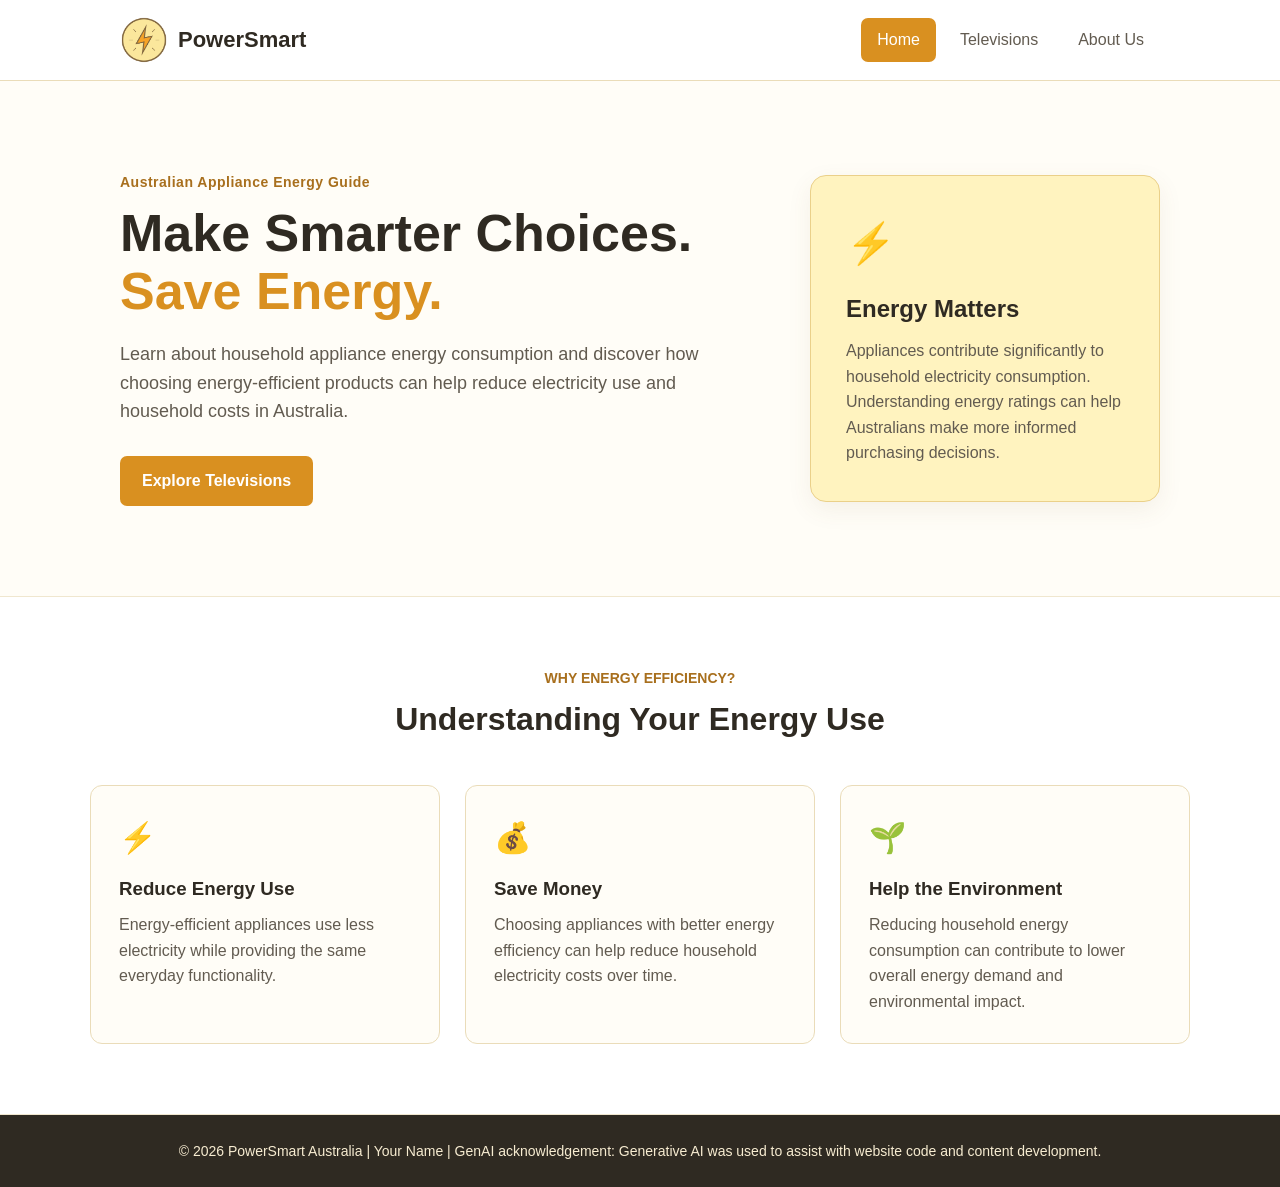
==== index.html @ 7bb3fc1c "Copy files from T01 project" ====
<!DOCTYPE html>
<html lang="en">
<head>
    <meta charset="UTF-8">
    <meta name="viewport" content="width=device-width, initial-scale=1.0">

    <title>PowerSmart Australia | Home</title>

    <link rel="stylesheet" href="style.css">
</head>

<body>

    <!-- Navigation -->
    <header>
        <nav class="navbar">

            <!-- Replace this with your actual logo later -->
            <a href="index.html" class="logo">
                <img src="powericon.png"
                    alt="PowerSmart power logo"
                    class="logo-image">
                <span>PowerSmart</span>
            </a>

            <div class="nav-links">
                <a href="index.html" class="active">Home</a>
                <a href="televisions.html">Televisions</a>
                <a href="about.html">About Us</a>
            </div>

        </nav>
    </header>


    <!-- Main Home Section -->
    <main>

        <section class="hero">
            <div class="hero-content">

                <p class="tag">Australian Appliance Energy Guide</p>

                <h1>
                    Make Smarter Choices.
                    <span>Save Energy.</span>
                </h1>

                <p class="hero-description">
                    Learn about household appliance energy consumption
                    and discover how choosing energy-efficient products
                    can help reduce electricity use and household costs
                    in Australia.
                </p>

                <a href="televisions.html" class="button">
                    Explore Televisions
                </a>

            </div>

            <div class="energy-card">
                <div class="energy-icon">⚡</div>

                <h2>Energy Matters</h2>

                <p>
                    Appliances contribute significantly to household
                    electricity consumption. Understanding energy ratings
                    can help Australians make more informed purchasing
                    decisions.
                </p>
            </div>
        </section>


        <!-- Information Section -->
        <section class="information">

            <div class="section-heading">
                <p>WHY ENERGY EFFICIENCY?</p>
                <h2>Understanding Your Energy Use</h2>
            </div>

            <div class="cards">

                <div class="card">
                    <div class="card-icon">⚡</div>
                    <h3>Reduce Energy Use</h3>
                    <p>
                        Energy-efficient appliances use less electricity
                        while providing the same everyday functionality.
                    </p>
                </div>

                <div class="card">
                    <div class="card-icon">💰</div>
                    <h3>Save Money</h3>
                    <p>
                        Choosing appliances with better energy efficiency
                        can help reduce household electricity costs over time.
                    </p>
                </div>

                <div class="card">
                    <div class="card-icon">🌱</div>
                    <h3>Help the Environment</h3>
                    <p>
                        Reducing household energy consumption can contribute
                        to lower overall energy demand and environmental impact.
                    </p>
                </div>

            </div>

        </section>

    </main>


    <!-- Footer -->
    <footer>
        <p>
            © 2026 PowerSmart Australia |
            Your Name |
            GenAI acknowledgement: Generative AI was used to assist
            with website code and content development.
        </p>
    </footer>

</body>
</html>
---- style.css ----
/* ==================================================
   POWERSMART AUSTRALIA
   Main Stylesheet

   Colour theme based on the supplied power logo:
   - Gold / orange
   - Pale yellow
   - Brown
   - Warm white
   ================================================== */


/* =========================
   GENERAL
   ========================= */

* {
    margin: 0;
    padding: 0;
    box-sizing: border-box;
}

html {
    scroll-behavior: smooth;
}

body {
    font-family: Arial, Helvetica, sans-serif;
    background-color: #fffdf7;
    color: #2f2a22;
    line-height: 1.6;
}


/* =========================
   NAVIGATION
   ========================= */

header {
    background-color: #ffffff;
    border-bottom: 1px solid #eadcb9;
}

.navbar {
    max-width: 1100px;
    margin: auto;
    padding: 16px 30px;

    display: flex;
    align-items: center;
    justify-content: space-between;
}


/* Logo */

.logo {
    display: flex;
    align-items: center;
    gap: 10px;

    text-decoration: none;
    color: #2f2a22;

    font-size: 22px;
    font-weight: bold;
}

.logo:hover {
    color: #a86f1d;
}


/* Actual powericon.png */

.logo-image {
    width: 48px;
    height: 48px;
    object-fit: contain;
}


/* Temporary icon used by current index.html */

.logo-icon {
    width: 42px;
    height: 42px;

    display: flex;
    align-items: center;
    justify-content: center;

    background-color: #fff3bf;
    border: 1px solid #735b36;
    border-radius: 50%;

    font-size: 22px;
}


/* Navigation links */

.nav-links {
    display: flex;
    align-items: center;
    gap: 8px;
}

.nav-links a {
    text-decoration: none;

    color: #625b50;

    padding: 9px 16px;
    border-radius: 7px;

    font-weight: 500;

    transition:
        background-color 0.2s,
        color 0.2s,
        transform 0.2s;
}


/* Mouse-over feedback */

.nav-links a:hover {
    background-color: #fff3bf;
    color: #a86f1d;
}


/* Current-page feedback */

.nav-links a.active {
    background-color: #d99020;
    color: #ffffff;
}


/* =========================
   HOME - HERO
   ========================= */

.hero {
    max-width: 1100px;
    margin: auto;

    padding: 90px 30px;

    display: flex;
    align-items: center;
    justify-content: space-between;

    gap: 60px;
}

.hero-content {
    max-width: 600px;
}

.tag {
    color: #a86f1d;

    font-size: 14px;
    font-weight: bold;

    letter-spacing: 0.5px;

    margin-bottom: 12px;
}

.hero h1 {
    color: #2f2a22;

    font-size: 52px;
    line-height: 1.1;

    margin-bottom: 20px;
}

.hero h1 span {
    color: #d99020;
}

.hero-description {
    color: #625b50;

    font-size: 18px;

    margin-bottom: 30px;
}


/* =========================
   BUTTONS
   ========================= */

.button {
    display: inline-block;

    background-color: #d99020;
    color: #ffffff;

    padding: 12px 22px;

    border-radius: 7px;

    text-decoration: none;
    font-weight: bold;

    transition:
        background-color 0.2s,
        transform 0.2s;
}

.button:hover {
    background-color: #a86f1d;
    transform: translateY(-2px);
}


/* =========================
   HOME - ENERGY CARD
   ========================= */

.energy-card {
    width: 350px;

    background-color: #fff3bf;
    border: 1px solid #ead08a;

    padding: 35px;

    border-radius: 16px;

    box-shadow: 0 8px 25px rgba(115, 91, 54, 0.08);
}

.energy-icon {
    font-size: 40px;

    margin-bottom: 15px;
}

.energy-card h2 {
    color: #2f2a22;

    margin-bottom: 10px;
}

.energy-card p {
    color: #625b50;
}


/* =========================
   HOME - INFORMATION
   ========================= */

.information {
    background-color: #ffffff;

    padding: 70px 30px;

    border-top: 1px solid #f0e7cf;
    border-bottom: 1px solid #f0e7cf;
}

.section-heading {
    text-align: center;

    margin-bottom: 40px;
}

.section-heading p {
    color: #a86f1d;

    font-size: 14px;
    font-weight: bold;

    margin-bottom: 5px;
}

.section-heading h2 {
    color: #2f2a22;

    font-size: 32px;
}


/* Home cards */

.cards {
    max-width: 1100px;
    margin: auto;

    display: flex;

    gap: 25px;
}

.card {
    flex: 1;

    background-color: #fffdf7;

    border: 1px solid #eadcb9;

    padding: 28px;

    border-radius: 12px;

    transition:
        transform 0.2s,
        box-shadow 0.2s,
        border-color 0.2s;
}

.card:hover {
    transform: translateY(-5px);

    border-color: #e2bd61;

    box-shadow: 0 8px 22px rgba(115, 91, 54, 0.10);
}

.card-icon {
    font-size: 30px;

    margin-bottom: 12px;
}

.card h3 {
    color: #2f2a22;

    margin-bottom: 8px;
}

.card p {
    color: #625b50;
}


/* =========================
   TELEVISION PAGE
   INTRODUCTION
   ========================= */

.data-intro {
    max-width: 900px;

    margin: auto;

    padding: 80px 30px 60px;

    text-align: center;
}

.data-intro h1 {
    color: #2f2a22;

    font-size: 44px;
    line-height: 1.2;

    margin-bottom: 20px;
}

.data-intro > p:last-child {
    max-width: 700px;

    margin: auto;

    color: #625b50;

    font-size: 18px;
}


/* =========================
   TELEVISION PAGE
   CHART SECTIONS
   ========================= */

.chart-section {
    max-width: 1100px;

    margin: 0 auto 35px;

    padding: 45px;

    background-color: #ffffff;

    border: 1px solid #eadcb9;

    border-radius: 14px;

    display: flex;
    align-items: center;

    gap: 45px;

    box-shadow: 0 4px 16px rgba(115, 91, 54, 0.05);
}


/* Slight yellow background for alternating sections */

.chart-section.alternate {
    background-color: #fff9e6;
}


/* Text side */

.chart-text {
    flex: 1;
}

.chart-number {
    color: #a86f1d;

    font-size: 14px;
    font-weight: bold;

    letter-spacing: 0.5px;

    margin-bottom: 8px;
}

.chart-text h2 {
    color: #2f2a22;

    font-size: 25px;
    line-height: 1.3;

    margin-bottom: 15px;
}

.chart-text > p {
    color: #625b50;
}


/* =========================
   CHART IMAGES
   ========================= */

.chart-image-container {
    flex: 1.2;

    text-align: center;
}

.chart-image {
    display: block;

    width: 100%;
    max-width: 560px;
    height: auto;

    margin: auto;

    background-color: #ffffff;

    padding: 10px;

    border: 1px solid #eadcb9;

    border-radius: 8px;
}


/* =========================
   KEY FINDINGS
   ========================= */

.finding {
    margin-top: 25px;

    padding: 18px 20px;

    background-color: #fff3bf;

    border-left: 5px solid #d99020;

    border-radius: 5px;
}

.finding strong {
    color: #8c5c18;
}

.finding p {
    color: #4f493f;

    margin-top: 5px;
}


/* =========================
   TELEVISION CONCLUSION
   ========================= */

.story-conclusion {
    max-width: 900px;

    margin: 70px auto;

    padding: 50px;

    text-align: center;

    background-color: #fff3bf;

    border: 1px solid #ead08a;

    border-radius: 16px;
}

.story-conclusion h2 {
    color: #2f2a22;

    font-size: 32px;

    margin-bottom: 15px;
}

.story-conclusion > p:not(.tag) {
    max-width: 700px;

    margin: 0 auto 25px;

    color: #625b50;

    font-size: 17px;
}


/* =========================
   ABOUT PAGE
   Can be used when we build
   about.html
   ========================= */

.about-section {
    max-width: 900px;

    margin: auto;

    padding: 80px 30px;
}

.about-section h1 {
    color: #2f2a22;

    font-size: 44px;

    margin-bottom: 20px;
}

.about-section > p {
    color: #625b50;

    font-size: 18px;

    margin-bottom: 40px;
}

.about-card {
    background-color: #ffffff;

    border: 1px solid #eadcb9;

    border-radius: 12px;

    padding: 30px;

    margin-bottom: 25px;
}

.about-card h2 {
    color: #2f2a22;

    margin-bottom: 10px;
}

.about-card p {
    color: #625b50;
}


/* =========================
   FOOTER
   ========================= */

footer {
    background-color: #2f2a22;

    color: #f7ecd1;

    text-align: center;

    padding: 25px 20px;

    font-size: 14px;
}


/* =========================
   TABLET / MOBILE
   ========================= */

@media (max-width: 750px) {

    /* Navigation */

    .navbar {
        flex-direction: column;

        gap: 15px;

        padding: 15px 20px;
    }

    .nav-links {
        width: 100%;

        justify-content: center;

        flex-wrap: wrap;
    }


    /* Home */

    .hero {
        flex-direction: column;

        padding: 60px 25px;

        gap: 40px;
    }

    .hero h1 {
        font-size: 38px;
    }

    .hero-description {
        font-size: 16px;
    }

    .energy-card {
        width: 100%;
    }

    .information {
        padding: 55px 25px;
    }

    .cards {
        flex-direction: column;
    }


    /* Television intro */

    .data-intro {
        padding: 60px 25px 45px;
    }

    .data-intro h1 {
        font-size: 34px;
    }

    .data-intro > p:last-child {
        font-size: 16px;
    }


    /* Charts */

    .chart-section {
        margin: 0 20px 25px;

        padding: 30px 20px;

        flex-direction: column;

        gap: 25px;
    }

    .chart-text h2 {
        font-size: 22px;
    }

    .chart-image-container {
        width: 100%;
    }


    /* Conclusion */

    .story-conclusion {
        margin: 50px 20px;

        padding: 35px 25px;
    }

    .story-conclusion h2 {
        font-size: 28px;
    }


    /* About */

    .about-section {
        padding: 60px 25px;
    }

    .about-section h1 {
        font-size: 34px;
    }

}


/* =========================
   SMALL MOBILE
   ========================= */

@media (max-width: 450px) {

    .logo {
        font-size: 20px;
    }

    .logo-image {
        width: 42px;
        height: 42px;
    }

    .nav-links a {
        padding: 7px 10px;

        font-size: 14px;
    }

    .hero h1 {
        font-size: 32px;
    }

    .section-heading h2 {
        font-size: 27px;
    }

    .data-intro h1 {
        font-size: 30px;
    }

    .chart-section {
        margin-left: 12px;
        margin-right: 12px;
    }

    .chart-text h2 {
        font-size: 20px;
    }

    .story-conclusion {
        margin-left: 12px;
        margin-right: 12px;
    }

}
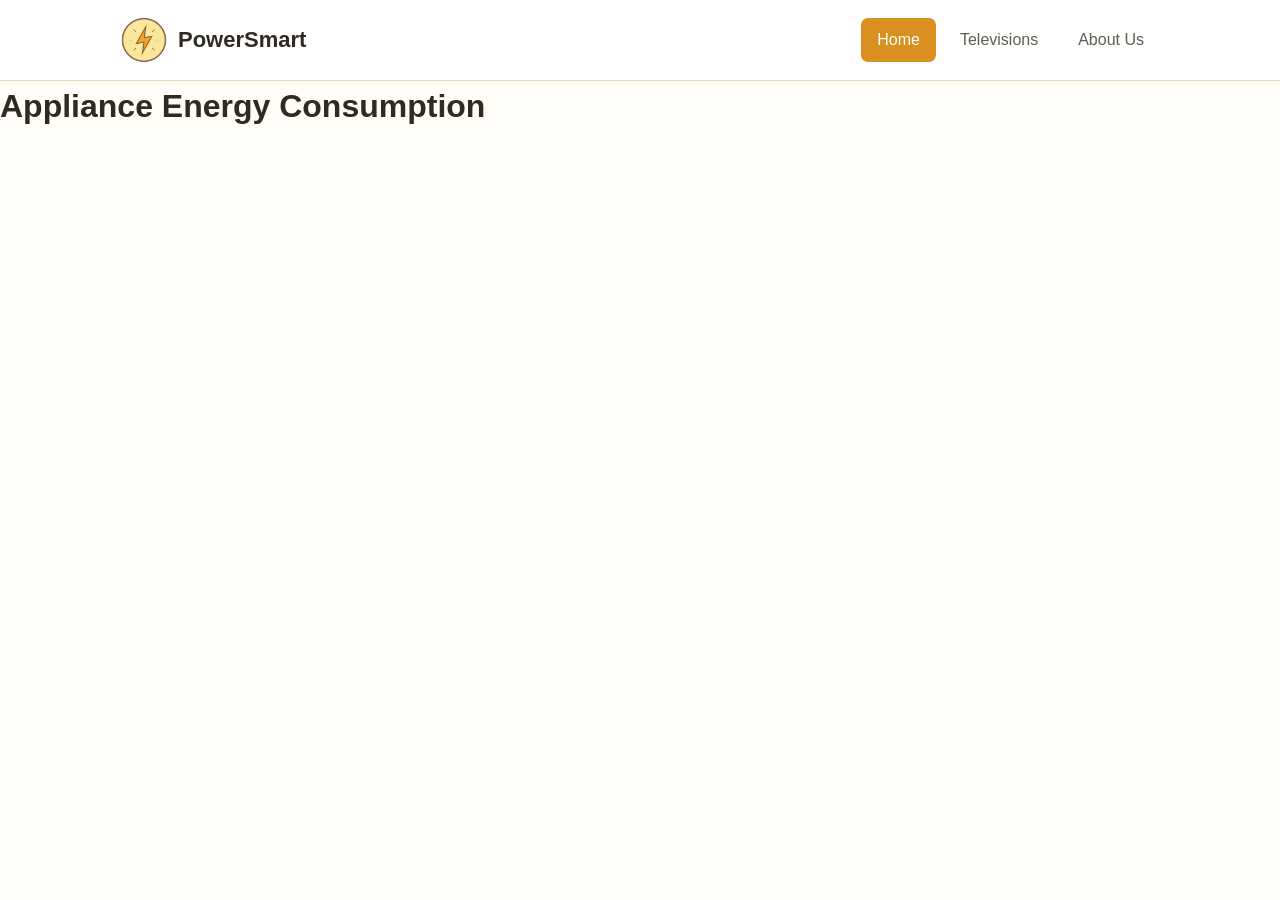
==== commit 7702aca9: "feat: reset body; add h1/div/svg; link D3 and energy-d3.js; D3 — style h1, append paragraph, add SVG" ====
--- a/index.html
+++ b/index.html
@@ -1,5 +1,6 @@
 <!DOCTYPE html>
 <html lang="en">
+
 <head>
     <meta charset="UTF-8">
     <meta name="viewport" content="width=device-width, initial-scale=1.0">
@@ -15,118 +16,38 @@
     <header>
         <nav class="navbar">
 
-            <!-- Replace this with your actual logo later -->
             <a href="index.html" class="logo">
                 <img src="powericon.png"
-                    alt="PowerSmart power logo"
-                    class="logo-image">
+                     alt="PowerSmart power logo"
+                     class="logo-image">
                 <span>PowerSmart</span>
             </a>
 
-            <div class="nav-links">
+            <!-- Changed from div to nav so D3 selects #content -->
+            <nav class="nav-links">
                 <a href="index.html" class="active">Home</a>
                 <a href="televisions.html">Televisions</a>
                 <a href="about.html">About Us</a>
-            </div>
+            </nav>
 
         </nav>
     </header>
 
 
-    <!-- Main Home Section -->
-    <main>
+    <!-- D3 Exercise Content -->
 
-        <section class="hero">
-            <div class="hero-content">
+    <h1>Appliance Energy Consumption</h1>
 
-                <p class="tag">Australian Appliance Energy Guide</p>
+    <div id="content"></div>
 
-                <h1>
-                    Make Smarter Choices.
-                    <span>Save Energy.</span>
-                </h1>
-
-                <p class="hero-description">
-                    Learn about household appliance energy consumption
-                    and discover how choosing energy-efficient products
-                    can help reduce electricity use and household costs
-                    in Australia.
-                </p>
-
-                <a href="televisions.html" class="button">
-                    Explore Televisions
-                </a>
-
-            </div>
-
-            <div class="energy-card">
-                <div class="energy-icon">⚡</div>
-
-                <h2>Energy Matters</h2>
-
-                <p>
-                    Appliances contribute significantly to household
-                    electricity consumption. Understanding energy ratings
-                    can help Australians make more informed purchasing
-                    decisions.
-                </p>
-            </div>
-        </section>
+    <!-- Give the SVG a size so shapes can be seen -->
+    <svg width="300" height="150"></svg>
 
 
-        <!-- Information Section -->
-        <section class="information">
-
-            <div class="section-heading">
-                <p>WHY ENERGY EFFICIENCY?</p>
-                <h2>Understanding Your Energy Use</h2>
-            </div>
-
-            <div class="cards">
-
-                <div class="card">
-                    <div class="card-icon">⚡</div>
-                    <h3>Reduce Energy Use</h3>
-                    <p>
-                        Energy-efficient appliances use less electricity
-                        while providing the same everyday functionality.
-                    </p>
-                </div>
-
-                <div class="card">
-                    <div class="card-icon">💰</div>
-                    <h3>Save Money</h3>
-                    <p>
-                        Choosing appliances with better energy efficiency
-                        can help reduce household electricity costs over time.
-                    </p>
-                </div>
-
-                <div class="card">
-                    <div class="card-icon">🌱</div>
-                    <h3>Help the Environment</h3>
-                    <p>
-                        Reducing household energy consumption can contribute
-                        to lower overall energy demand and environmental impact.
-                    </p>
-                </div>
-
-            </div>
-
-        </section>
-
-    </main>
-
-
-    <!-- Footer -->
-    <footer>
-        <p>
-            © 2026 PowerSmart Australia |
-            Your Name |
-            GenAI acknowledgement: Generative AI was used to assist
-            with website code and content development.
-        </p>
-    </footer>
+    <!-- Load D3 first, then your D3 code file -->
+    <script src="https://d3js.org/d3.v7.min.js"></script>
+    <script src="energy-d3.js"></script>
 
 </body>
+
 </html>
